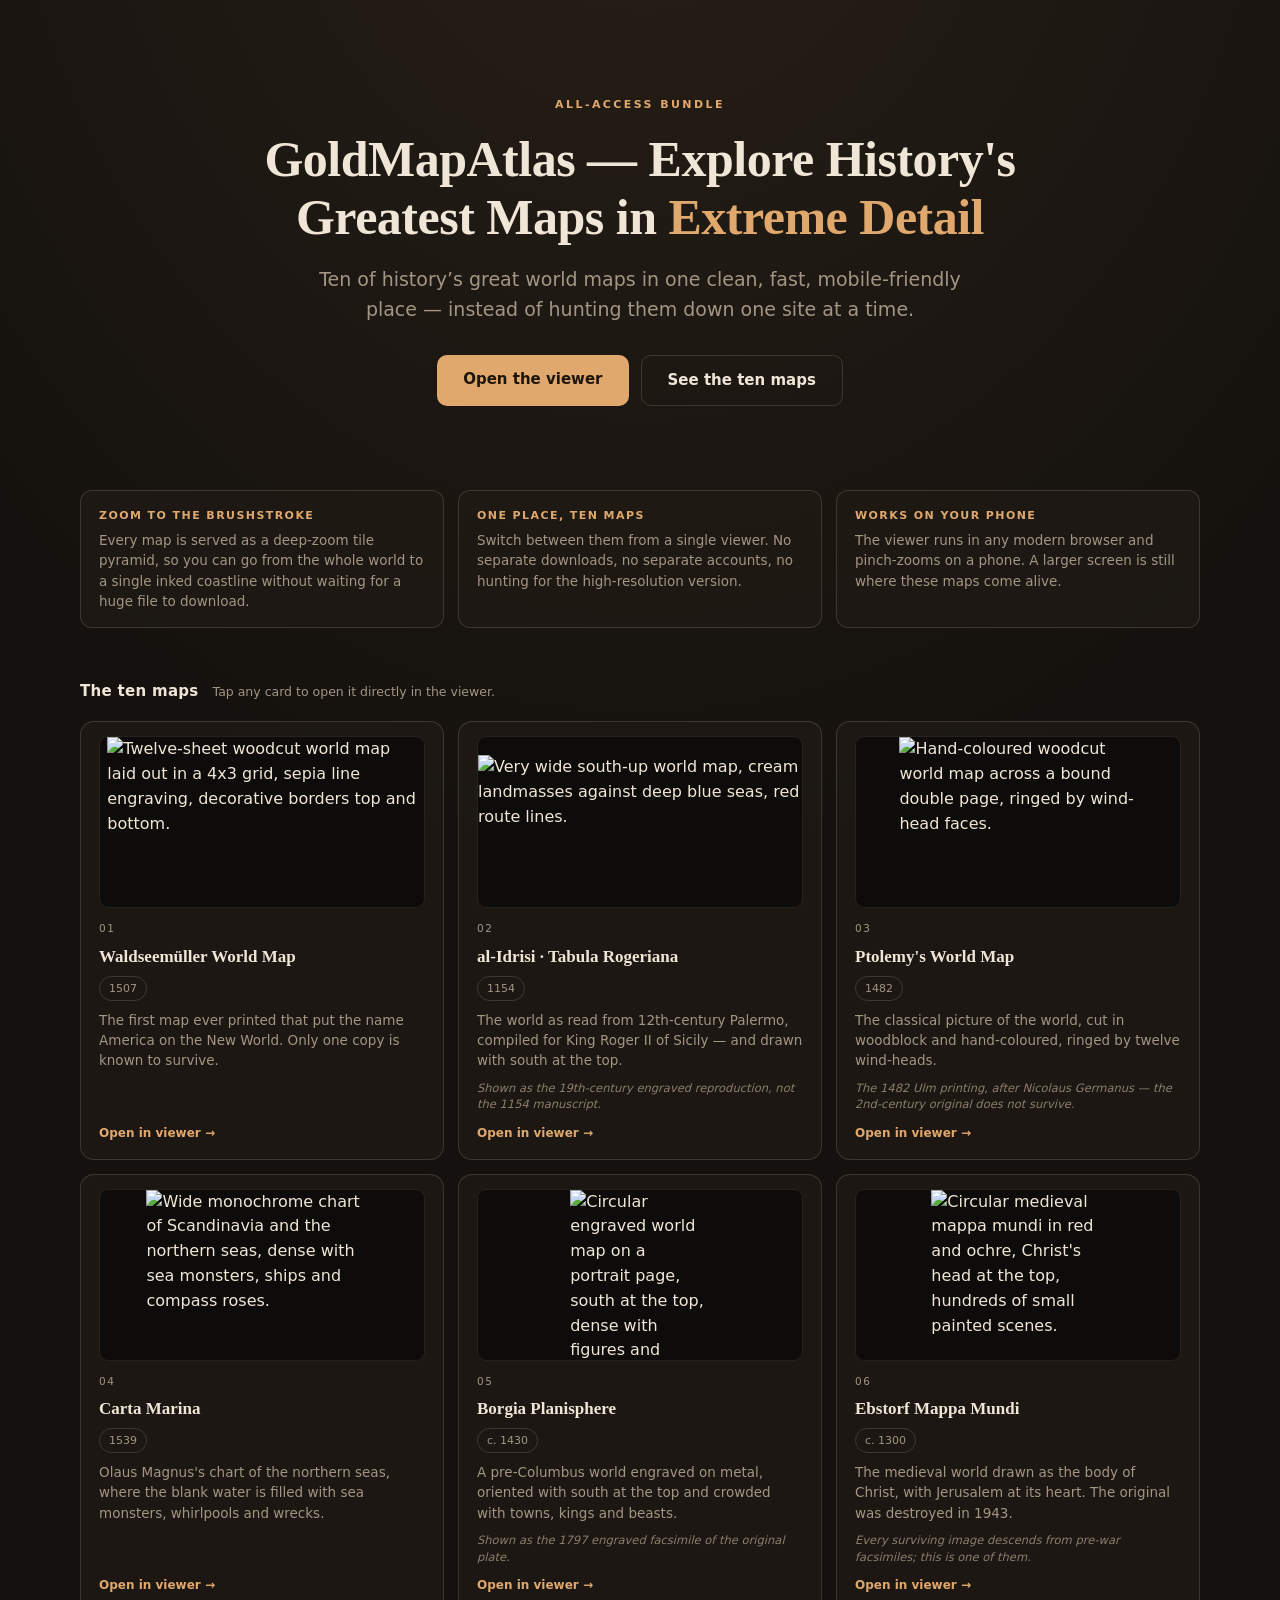
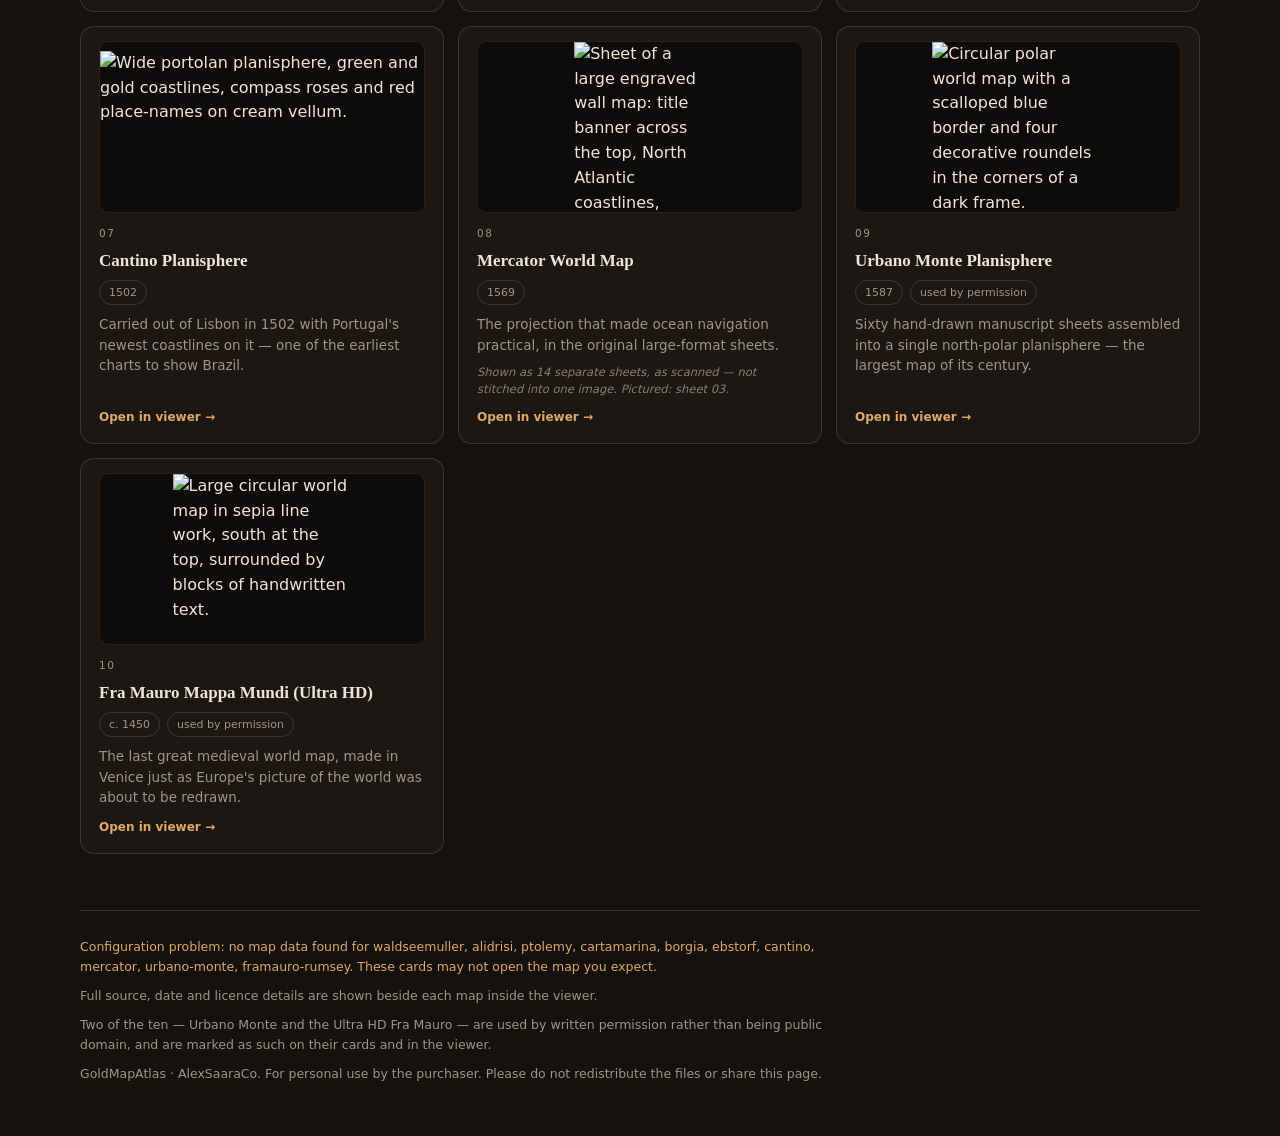
==== viewer/index.html @ 6c6f9b4f "fix: gallery links point to viewer.php (gated) not stale viewer.html" ====
<!DOCTYPE html>
<html lang="en">
<head>
<meta charset="utf-8">
<meta name="robots" content="noindex, nofollow">
<meta name="viewport" content="width=device-width, initial-scale=1, viewport-fit=cover">
<title>GoldMapAtlas — Explore History's Greatest Maps in Extreme Detail</title>

<!-- Card facts (title, era, resolution) are read from maps.js at runtime where possible,
     so the numbers on this page cannot drift away from the numbers the tiler actually
     produced. ROSTER below carries only what maps.js does not hold: the display order,
     the display name, and the one-line hook. -->
<script src="maps.js"></script>

<style>
  :root{
    --bg:#14110e; --panel:rgba(28,24,20,.86); --line:rgba(230,215,190,.16);
    --ink:#efe6d7; --muted:#a29684; --accent:#e0a86d; --card:rgba(32,27,22,.72);
  }
  *{box-sizing:border-box}
  html{-webkit-text-size-adjust:100%}
  body{margin:0;background:var(--bg);color:var(--ink);
    font:16px/1.55 ui-sans-serif,system-ui,"Segoe UI",Roboto,Helvetica,Arial,sans-serif;
    -webkit-font-smoothing:antialiased;
    background-image:radial-gradient(120% 70% at 50% -10%,rgba(224,168,109,.10),transparent 60%);
    background-repeat:no-repeat}
  .wrap{max-width:1160px;margin:0 auto;padding:0 20px}

  /* ---------- hero ---------- */
  header{padding:clamp(44px,9vw,96px) 0 clamp(28px,5vw,44px);text-align:center}
  .kicker{font-size:11px;letter-spacing:.22em;text-transform:uppercase;color:var(--accent);
    margin:0 0 18px;font-weight:600}
  h1{margin:0 0 18px;font-weight:600;letter-spacing:-.01em;line-height:1.15;
    font-size:clamp(27px,5.2vw,50px);
    font-family:Georgia,"Iowan Old Style","Times New Roman",serif}
  h1 .em{color:var(--accent)}
  .tagline{margin:0 auto;max-width:660px;color:var(--muted);
    font-size:clamp(15px,2.1vw,19px);line-height:1.6}
  .cta{margin-top:30px;display:flex;gap:12px;justify-content:center;flex-wrap:wrap}
  .enter{display:inline-block;background:var(--accent);color:#1d1509;text-decoration:none;
    font-weight:600;font-size:15px;padding:13px 26px;border-radius:10px;
    transition:transform .12s,filter .12s}
  .enter:hover{filter:brightness(1.08)}
  .enter:active{transform:scale(.97)}
  .enter.ghost{background:transparent;color:var(--ink);border:1px solid var(--line)}
  .enter.ghost:hover{border-color:rgba(230,215,190,.4);filter:none}

  /* ---------- how it works ---------- */
  .how{display:grid;grid-template-columns:repeat(3,1fr);gap:14px;
    margin:clamp(24px,4vw,40px) 0 clamp(30px,5vw,52px)}
  .how div{background:var(--card);border:1px solid var(--line);border-radius:12px;padding:16px 18px}
  .how b{display:block;color:var(--accent);font-size:11px;letter-spacing:.13em;
    text-transform:uppercase;margin-bottom:6px;font-weight:600}
  .how p{margin:0;font-size:13.5px;color:var(--muted);line-height:1.5}

  /* ---------- roster ---------- */
  .sect{display:flex;align-items:baseline;gap:14px;margin:0 0 18px}
  .sect h2{margin:0;font-size:15px;font-weight:600;letter-spacing:.02em}
  .sect span{font-size:12.5px;color:var(--muted)}
  .grid{display:grid;grid-template-columns:repeat(3,1fr);gap:14px;margin-bottom:56px}

  a.card{display:flex;flex-direction:column;gap:9px;text-decoration:none;color:inherit;
    background:var(--card);border:1px solid var(--line);border-radius:14px;
    padding:14px 18px 16px;transition:border-color .15s,transform .15s,background .15s}

  /* Fixed-height letterbox. object-fit:contain keeps each map's own aspect ratio - a
     2.42:1 al-Idrisi and a 0.77:1 Mercator sheet both sit whole inside the same box
     rather than being square-cropped, which would cut content off the wide ones. */
  /* --thumbH is applied to the box AND to the image. A flex item defaults to
     min-height:auto, so without both the box grows to the image's intrinsic height and
     the letterbox does nothing. */
  .thumb{--thumbH:172px;position:relative;height:var(--thumbH);flex:0 0 var(--thumbH);
    min-height:0;margin:0 0 3px;border-radius:9px;overflow:hidden;
    background:#0e0c0a;border:1px solid rgba(230,215,190,.10);
    display:grid;place-items:center}
  .thumb img{max-width:100%;max-height:var(--thumbH);width:auto;height:auto;
    object-fit:contain;display:block;transition:transform .35s ease}
  a.card:hover .thumb img{transform:scale(1.035)}
  a.card:hover{border-color:rgba(224,168,109,.55);background:rgba(40,33,26,.8);transform:translateY(-2px)}
  a.card:focus-visible{outline:2px solid var(--accent);outline-offset:3px}
  .card .no{font-size:10.5px;letter-spacing:.14em;color:var(--muted);
    font-variant-numeric:tabular-nums}
  .card h3{margin:0;font-size:17px;font-weight:600;line-height:1.25;
    font-family:Georgia,"Iowan Old Style","Times New Roman",serif}
  .meta{display:flex;flex-wrap:wrap;gap:7px;align-items:center}
  .chip{font-size:11px;padding:3px 9px;border-radius:999px;border:1px solid var(--line);
    color:var(--muted);font-variant-numeric:tabular-nums;white-space:nowrap}
  .chip.res{color:var(--accent);border-color:rgba(224,168,109,.35)}
  .hook{margin:0;font-size:13.5px;line-height:1.5;color:var(--muted);flex:1}
  .caveat{margin:0;font-size:11.5px;line-height:1.45;color:#8b7f6e;font-style:italic}
  .open{font-size:12px;color:var(--accent);font-weight:600;margin-top:2px}
  .open::after{content:" \2192"}

  /* ---------- footer ---------- */
  footer{border-top:1px solid var(--line);padding:26px 0 52px;color:var(--muted);font-size:12.5px}
  footer p{margin:0 0 9px;max-width:760px;line-height:1.6}
  footer p:last-child{margin-bottom:0}

  @media (max-width:900px){ .grid,.how{grid-template-columns:repeat(2,1fr)} }
  @media (max-width:600px){
    .wrap{padding:0 16px}
    /* let the title wrap where it fits rather than at the desktop break point */
    h1 br.nb{display:none}
    .grid,.how{grid-template-columns:1fr;gap:12px}
    .grid{margin-bottom:40px}
    a.card{padding:16px}
    .cta{flex-direction:column;align-items:stretch}
    .enter{text-align:center}
    .sect{flex-direction:column;gap:3px}
  }
</style>
</head>
<body>

<div class="wrap">

  <header>
    <p class="kicker">All-Access Bundle</p>
    <h1>GoldMapAtlas — Explore History's<br class="nb"> Greatest Maps in <span class="em">Extreme Detail</span></h1>
    <p class="tagline" id="tagline">Ten of history&rsquo;s great world maps in one clean, fast, mobile-friendly
      place &mdash; instead of hunting them down one site at a time.</p>
    <div class="cta">
      <a class="enter" href="viewer.php">Open the viewer</a>
      <a class="enter ghost" href="#roster">See the ten maps</a>
    </div>
  </header>

  <section class="how" aria-label="How it works">
    <div>
      <b>Zoom to the brushstroke</b>
      <p>Every map is served as a deep-zoom tile pyramid, so you can go from the whole
         world to a single inked coastline without waiting for a huge file to download.</p>
    </div>
    <div>
      <b>One place, ten maps</b>
      <p>Switch between them from a single viewer. No separate downloads, no separate
         accounts, no hunting for the high-resolution version.</p>
    </div>
    <div>
      <b>Works on your phone</b>
      <p>The viewer runs in any modern browser and pinch-zooms on a phone. A larger
         screen is still where these maps come alive.</p>
    </div>
  </section>

  <section id="roster">
    <div class="sect">
      <h2>The ten maps</h2>
      <span>Tap any card to open it directly in the viewer.</span>
    </div>
    <div class="grid" id="grid"></div>
  </section>

  <footer>
    <p id="fallback" style="display:none;color:#e0a86d">
      Map details could not be loaded. Serve this folder over http (XAMPP) rather than
      opening it as a <code>file://</code> URL.</p>
    <p>Full source, date and licence details are shown beside each map inside the viewer.</p>
    <p>Two of the ten &mdash; Urbano Monte and the Ultra HD Fra Mauro &mdash; are used by written
       permission rather than being public domain, and are marked as such on their cards and
       in the viewer.</p>
    <p>GoldMapAtlas &middot; AlexSaaraCo. For personal use by the purchaser. Please do not
       redistribute the files or share this page.</p>
  </footer>

</div>

<script>
(function () {
  "use strict";

  // An existing deep link (#m=<id>&x=&y=&z=) was written by the viewer, not by this
  // landing page. Hand it straight back to the viewer so links shared or bookmarked
  // before this page existed still land exactly where they used to.
  if (/(^|[#&])m=/.test(location.hash)) {
    location.replace("viewer.php" + location.hash);
    return;
  }

  // Display order is deliberate and is NOT maps.js order: the eight maps gathered from
  // many different holdings come first, then the two that share one source.
  var ROSTER = [
    { id: "waldseemuller", alt: "Twelve-sheet woodcut world map laid out in a 4x3 grid, sepia line engraving, decorative borders top and bottom.", name: "Waldseemüller World Map", year: "1507",
      hook: "The first map ever printed that put the name America on the New World. Only one copy is known to survive." },
    { id: "alidrisi", alt: "Very wide south-up world map, cream landmasses against deep blue seas, red route lines.", name: "al-Idrisi &middot; Tabula Rogeriana", year: "1154",
      hook: "The world as read from 12th-century Palermo, compiled for King Roger II of Sicily — and drawn with south at the top.",
      caveat: "Shown as the 19th-century engraved reproduction, not the 1154 manuscript." },
    { id: "ptolemy", alt: "Hand-coloured woodcut world map across a bound double page, ringed by wind-head faces.", name: "Ptolemy's World Map", year: "1482",
      hook: "The classical picture of the world, cut in woodblock and hand-coloured, ringed by twelve wind-heads.",
      caveat: "The 1482 Ulm printing, after Nicolaus Germanus — the 2nd-century original does not survive." },
    { id: "cartamarina", alt: "Wide monochrome chart of Scandinavia and the northern seas, dense with sea monsters, ships and compass roses.", name: "Carta Marina", year: "1539",
      hook: "Olaus Magnus's chart of the northern seas, where the blank water is filled with sea monsters, whirlpools and wrecks." },
    { id: "borgia", alt: "Circular engraved world map on a portrait page, south at the top, dense with figures and inscriptions.", name: "Borgia Planisphere", year: "c. 1430",
      hook: "A pre-Columbus world engraved on metal, oriented with south at the top and crowded with towns, kings and beasts.",
      caveat: "Shown as the 1797 engraved facsimile of the original plate." },
    { id: "ebstorf", alt: "Circular medieval mappa mundi in red and ochre, Christ's head at the top, hundreds of small painted scenes.", name: "Ebstorf Mappa Mundi", year: "c. 1300",
      hook: "The medieval world drawn as the body of Christ, with Jerusalem at its heart. The original was destroyed in 1943.",
      caveat: "Every surviving image descends from pre-war facsimiles; this is one of them." },
    { id: "cantino", alt: "Wide portolan planisphere, green and gold coastlines, compass roses and red place-names on cream vellum.", name: "Cantino Planisphere", year: "1502",
      hook: "Carried out of Lisbon in 1502 with Portugal's newest coastlines on it — one of the earliest charts to show Brazil." },
    { id: "mercator", alt: "Sheet of a large engraved wall map: title banner across the top, North Atlantic coastlines, compass rose with rhumb lines.", name: "Mercator World Map", year: "1569",
      hook: "The projection that made ocean navigation practical, in the original large-format sheets.",
      caveat: "Shown as 14 separate sheets, as scanned — not stitched into one image. Pictured: sheet 03." },
    { id: "urbano-monte", alt: "Circular polar world map with a scalloped blue border and four decorative roundels in the corners of a dark frame.", name: "Urbano Monte Planisphere", year: "1587",
      hook: "Sixty hand-drawn manuscript sheets assembled into a single north-polar planisphere — the largest map of its century.",
      licensed: true },
    { id: "framauro-rumsey", alt: "Large circular world map in sepia line work, south at the top, surrounded by blocks of handwritten text.", name: "Fra Mauro Mappa Mundi (Ultra HD)", year: "c. 1450",
      hook: "The last great medieval world map, made in Venice just as Europe's picture of the world was about to be redrawn.",
      licensed: true }
  ];

  // intrinsic sizes of the static thumbnails, from thumbs/_thumbs.json
  var THUMBS = {
    "waldseemuller": {
      "w": 520,
      "h": 289
    },
    "alidrisi": {
      "w": 520,
      "h": 215
    },
    "ptolemy": {
      "w": 520,
      "h": 377
    },
    "cartamarina": {
      "w": 520,
      "h": 387
    },
    "borgia": {
      "w": 422,
      "h": 520
    },
    "ebstorf": {
      "w": 520,
      "h": 516
    },
    "cantino": {
      "w": 520,
      "h": 244
    },
    "mercator": {
      "w": 398,
      "h": 520
    },
    "urbano-monte": {
      "w": 519,
      "h": 520
    },
    "framauro-rumsey": {
      "w": 520,
      "h": 500
    }
  };

  var DATA = {};
  (window.MAP_DATA || []).forEach(function (m) { DATA[m.id] = m; });

  function res(m) {
    if (!m || typeof m.mp !== "number") return null;
    return m.mp >= 1000 ? (m.mp / 1000).toFixed(2) + " gigapixels"
                        : Math.round(m.mp) + " megapixels";
  }

  var grid = document.getElementById("grid");
  var missing = [];

  ROSTER.forEach(function (r, i) {
    var m = DATA[r.id];
    if (!m) missing.push(r.id);

    var a = document.createElement("a");
    a.className = "card";
    a.href = "viewer.php#m=" + encodeURIComponent(r.id);

    // Static file built once by gen_thumbs.py from this map's own tile pyramid.
    // Nothing is generated per page load; width/height are stamped so the grid does
    // not reflow as the images arrive.
    var t = THUMBS[r.id] || {};
    var html = '<span class="thumb"><img src="thumbs/' + r.id + '.jpg" alt="' +
                 r.alt + '" loading="lazy" decoding="async"' +
                 (t.w ? ' width="' + t.w + '" height="' + t.h + '"' : "") + "></span>" +
               '<span class="no">' + (i < 9 ? "0" : "") + (i + 1) + "</span>" +
               "<h3>" + r.name + "</h3>" +
               '<div class="meta"><span class="chip">' + r.year + "</span>";

    var rr = res(m);
    if (rr) html += '<span class="chip res">' + rr + "</span>";
    if (m && m.sheets && m.sheets.length) {
      html += '<span class="chip">' + m.sheets.length + " sheets</span>";
    }
    if (r.licensed) html += '<span class="chip">used by permission</span>';
    html += "</div>";

    html += '<p class="hook">' + r.hook + "</p>";
    if (r.caveat) html += '<p class="caveat">' + r.caveat + "</p>";
    html += '<span class="open">Open in viewer</span>';

    a.innerHTML = html;
    a.setAttribute("aria-label", "Open " + a.textContent.replace(/\s+/g, " ").trim() +
                                 " in the viewer");
    grid.appendChild(a);
  });

  if (missing.length) {
    // A roster id with no matching record in maps.js would produce a card that opens the
    // viewer on its default map instead of the one the buyer clicked. Say so loudly.
    var f = document.getElementById("fallback");
    f.textContent = "Configuration problem: no map data found for " + missing.join(", ") +
                    ". These cards may not open the map you expect.";
    f.style.display = "block";
  } else if (!(window.MAP_DATA || []).length) {
    document.getElementById("fallback").style.display = "block";
  }
})();
</script>
</body>
</html>
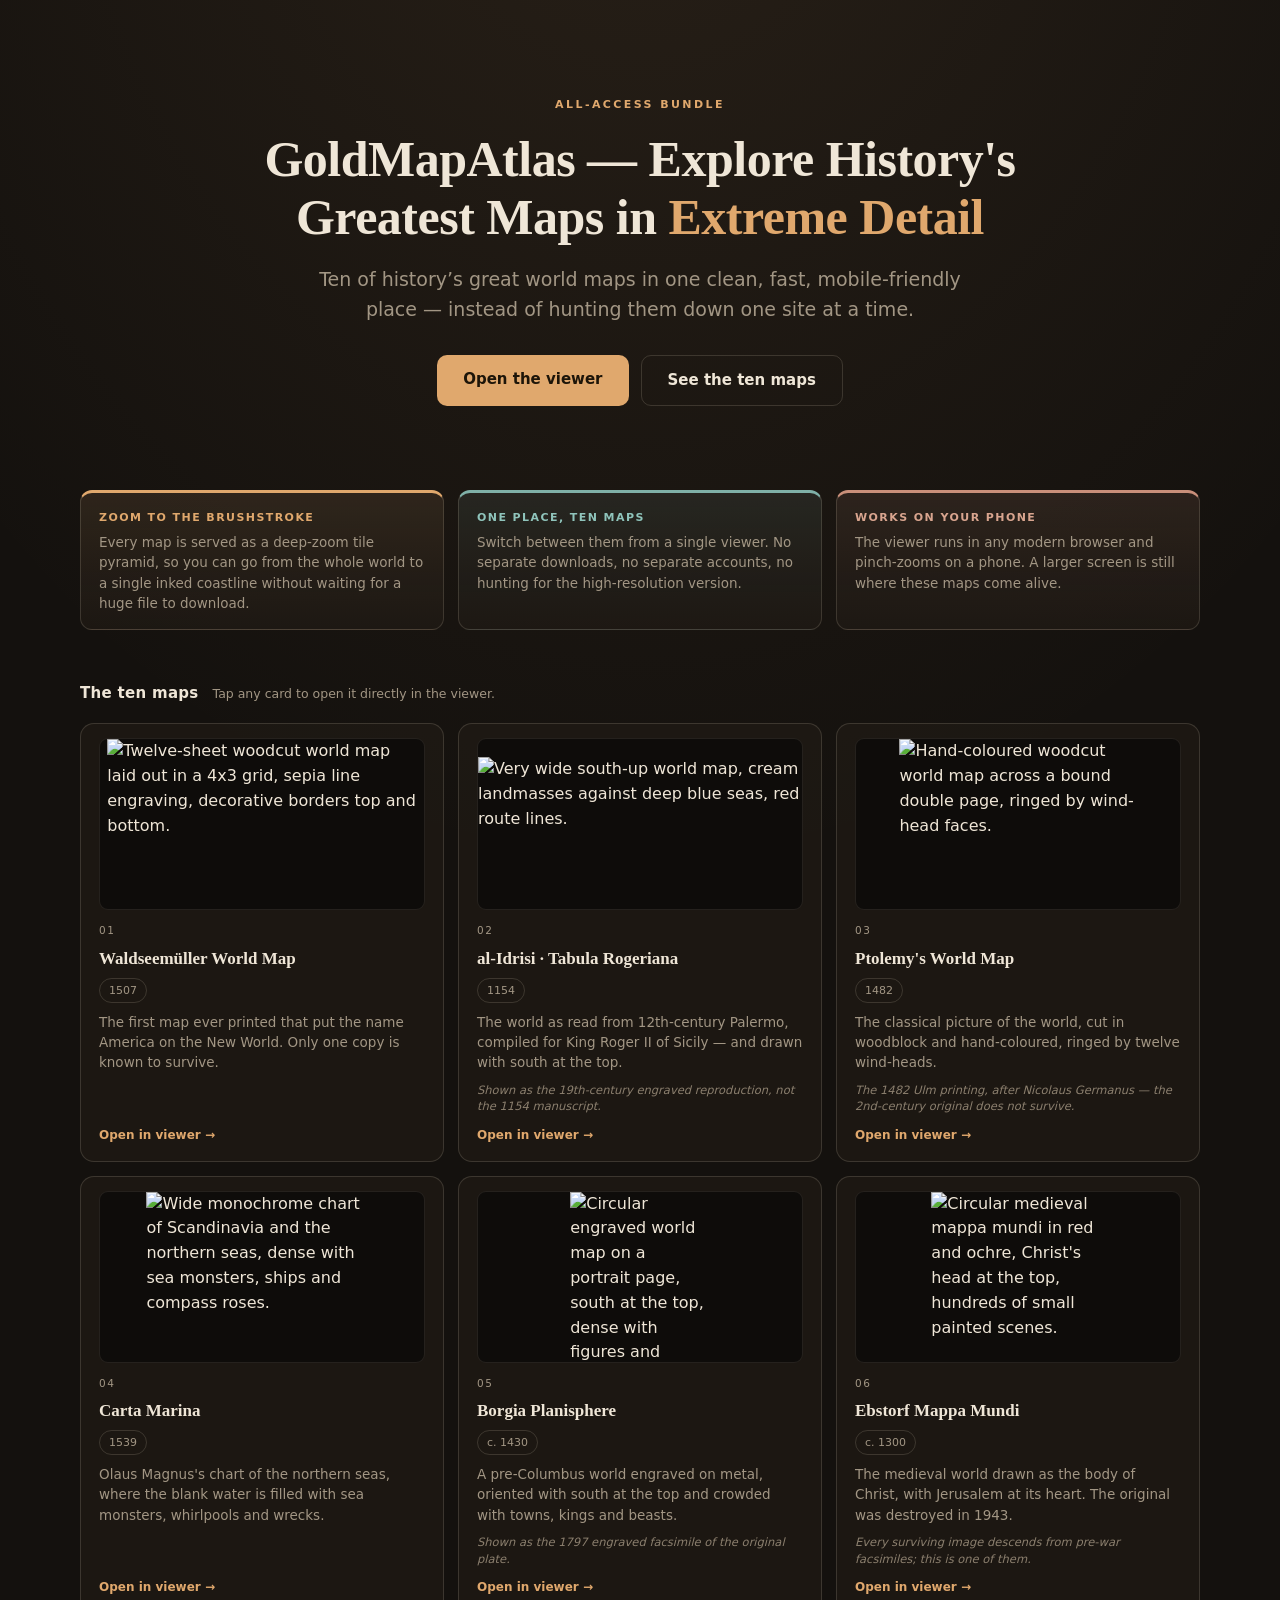
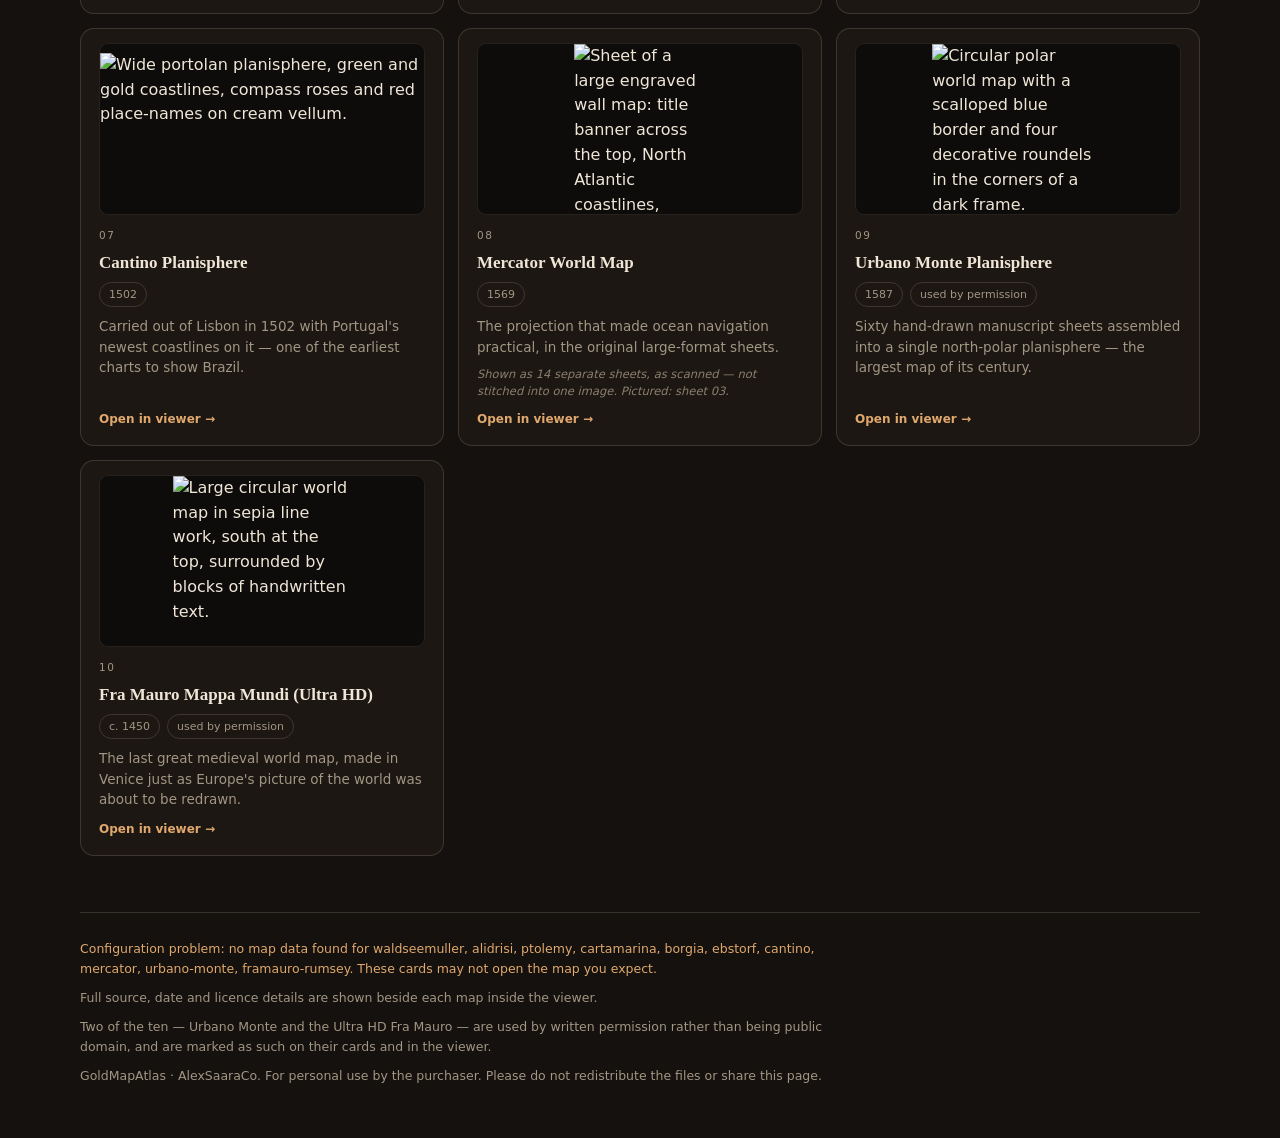
==== commit b6527416: "Add mild map-themed accent colors to the how-it-works notes" ====
--- a/viewer/index.html
+++ b/viewer/index.html
@@ -48,10 +48,19 @@
   /* ---------- how it works ---------- */
   .how{display:grid;grid-template-columns:repeat(3,1fr);gap:14px;
     margin:clamp(24px,4vw,40px) 0 clamp(30px,5vw,52px)}
-  .how div{background:var(--card);border:1px solid var(--line);border-radius:12px;padding:16px 18px}
-  .how b{display:block;color:var(--accent);font-size:11px;letter-spacing:.13em;
+  .how div{background:var(--card);border:1px solid var(--line);border-top:3px solid transparent;
+    border-radius:12px;padding:16px 18px}
+  .how b{display:block;font-size:11px;letter-spacing:.13em;
     text-transform:uppercase;margin-bottom:6px;font-weight:600}
   .how p{margin:0;font-size:13.5px;color:var(--muted);line-height:1.5}
+  /* three mild, map-themed accents (gold / sea-teal / terracotta) so the three notes
+     read as distinct at a glance instead of one flat grey block */
+  .how div:nth-child(1){border-top-color:#e0a86d;background:linear-gradient(180deg,rgba(224,168,109,.09),rgba(224,168,109,.03) 60%,transparent),var(--card)}
+  .how div:nth-child(1) b{color:#e0a86d}
+  .how div:nth-child(2){border-top-color:#7fb0a8;background:linear-gradient(180deg,rgba(127,176,168,.09),rgba(127,176,168,.03) 60%,transparent),var(--card)}
+  .how div:nth-child(2) b{color:#8fc4bb}
+  .how div:nth-child(3){border-top-color:#c98f7a;background:linear-gradient(180deg,rgba(201,143,122,.09),rgba(201,143,122,.03) 60%,transparent),var(--card)}
+  .how div:nth-child(3) b{color:#d9a58f}
 
   /* ---------- roster ---------- */
   .sect{display:flex;align-items:baseline;gap:14px;margin:0 0 18px}
@@ -90,6 +99,14 @@
   .caveat{margin:0;font-size:11.5px;line-height:1.45;color:#8b7f6e;font-style:italic}
   .open{font-size:12px;color:var(--accent);font-weight:600;margin-top:2px}
   .open::after{content:" \2192"}
+  a.card.owned{border-color:var(--accent);box-shadow:0 0 0 1px rgba(224,168,109,.45),0 8px 30px rgba(0,0,0,.45)}
+  a.card.owned .no{color:var(--accent)}
+  a.card.owned .open{color:#9ecf9a}
+  a.card.owned .open::after{content:" \2713"}
+  a.card.locked{filter:grayscale(.8) brightness(.6);opacity:.68}
+  a.card.locked:hover{filter:grayscale(.55) brightness(.75);opacity:.85;transform:none}
+  a.card.locked .open{color:var(--muted)}
+  a.card.locked .open::after{content:""}
 
   /* ---------- footer ---------- */
   footer{border-top:1px solid var(--line);padding:26px 0 52px;color:var(--muted);font-size:12.5px}
@@ -272,6 +289,7 @@
     var a = document.createElement("a");
     a.className = "card";
     a.href = "viewer.php#m=" + encodeURIComponent(r.id);
+    a.dataset.id = r.id;
 
     // Static file built once by gen_thumbs.py from this map's own tile pyramid.
     // Nothing is generated per page load; width/height are stamped so the grid does
@@ -312,6 +330,73 @@
   } else if (!(window.MAP_DATA || []).length) {
     document.getElementById("fallback").style.display = "block";
   }
+
+  // Show buyers which maps are already theirs. Cosmetic only - the actual access
+  // check still happens server-side in _gate/lib.php when a card is opened, so a
+  // tampered class here can't unlock anything.
+  var ROSTER_KOD = {
+    "waldseemuller": "waldseemuller-viewer",
+    "alidrisi": "al-idrisi-viewer",
+    "ptolemy": "ptolemy-viewer",
+    "cartamarina": "carta-marina-viewer",
+    "borgia": "borgia-viewer",
+    "ebstorf": "ebstorf-viewer",
+    "cantino": "cantino-viewer",
+    "mercator": "mercator-viewer",
+    "urbano-monte": "urbano-monte-viewer",
+    "framauro-rumsey": "fra-mauro-viewer"
+  };
+
+  // Maps a ROSTER id to its folder slug under /individual-viewers/. Needed because a
+  // buyer who owns only ONE map (not the all-access bundle) should be sent straight to
+  // that map's own single-map viewer, not to the bundle viewer.php (which requires
+  // all-access and would incorrectly show the "wrong product" screen even though this
+  // buyer legitimately owns the map).
+  var ROSTER_ID_TO_SLUG = {
+    "waldseemuller": "waldseemuller",
+    "alidrisi": "al-idrisi",
+    "ptolemy": "ptolemy",
+    "cartamarina": "carta-marina",
+    "borgia": "borgia",
+    "ebstorf": "ebstorf",
+    "cantino": "cantino",
+    "mercator": "mercator",
+    "urbano-monte": "urbano-monte",
+    "framauro-rumsey": "fra-mauro"
+  };
+
+  fetch("../_gate/whoami.php", { credentials: "same-origin" })
+    .then(function (r) { return r.ok ? r.json() : null; })
+    .then(function (who) {
+      // Nobody logged in yet on this browser - leave every card in its neutral state
+      // rather than showing everything as "locked", which would just look broken.
+      if (!who || !who.loggedIn) return;
+      var owned = who.owned || [];
+      var hasAll = owned.indexOf("all-access") !== -1;
+      ROSTER.forEach(function (r) {
+        var card = grid.querySelector('a.card[data-id="' + r.id + '"]');
+        if (!card) return;
+        var kod = ROSTER_KOD[r.id];
+        var ownsIndividual = kod && owned.indexOf(kod) !== -1;
+        var isOwned = hasAll || ownsIndividual;
+        if (isOwned) {
+          card.classList.add("owned");
+          // Only bundle (all-access) owners should land in the multi-map viewer.php.
+          // A buyer who owns just this one map goes straight to its single-map viewer,
+          // which also accepts the individual kod, so the "owned" card actually opens.
+          if (!hasAll && ownsIndividual) {
+            var slug = ROSTER_ID_TO_SLUG[r.id];
+            if (slug) card.href = "../individual-viewers/" + slug + "/";
+          }
+        } else {
+          card.classList.add("locked");
+          var openSpan = card.querySelector(".open");
+          if (openSpan) openSpan.textContent = "Not purchased";
+        }
+      });
+    })
+    .catch(function () { /* offline or blocked - cards just stay neutral */ });
+
 })();
 </script>
 </body>
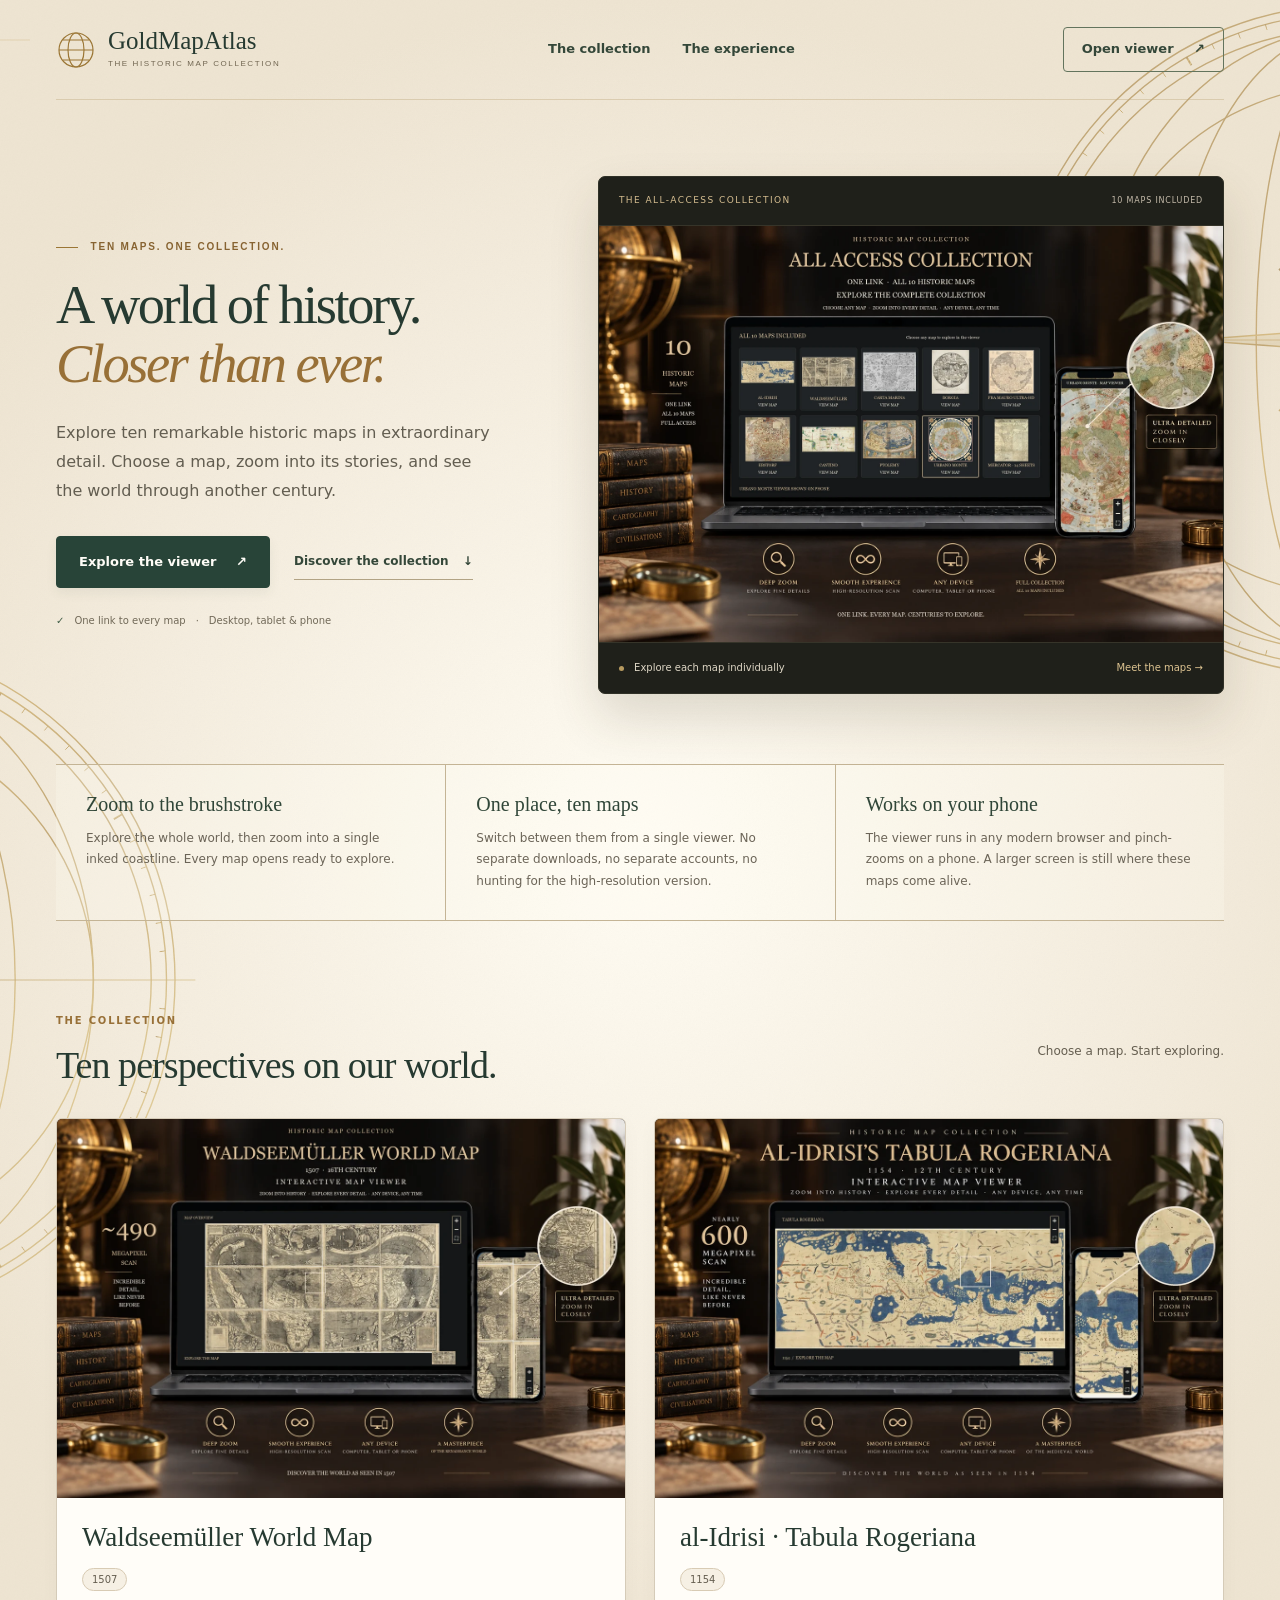
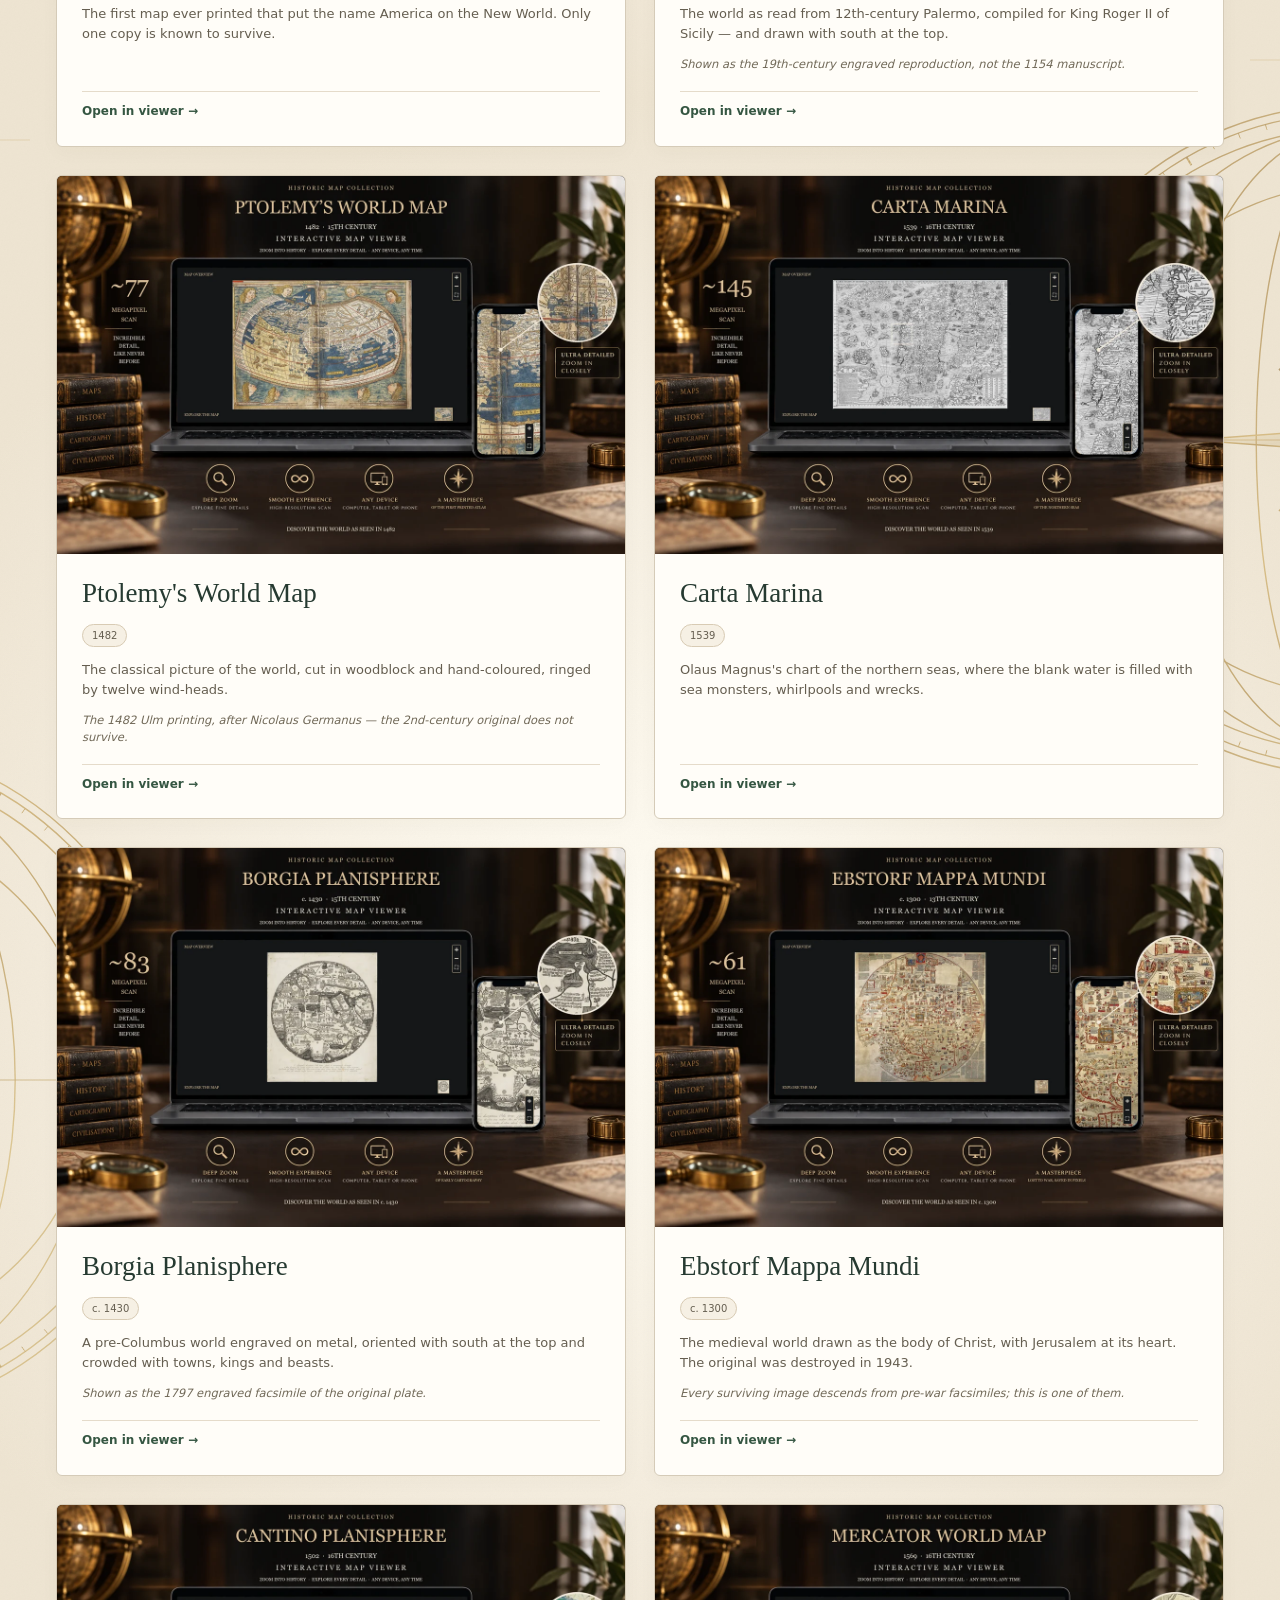
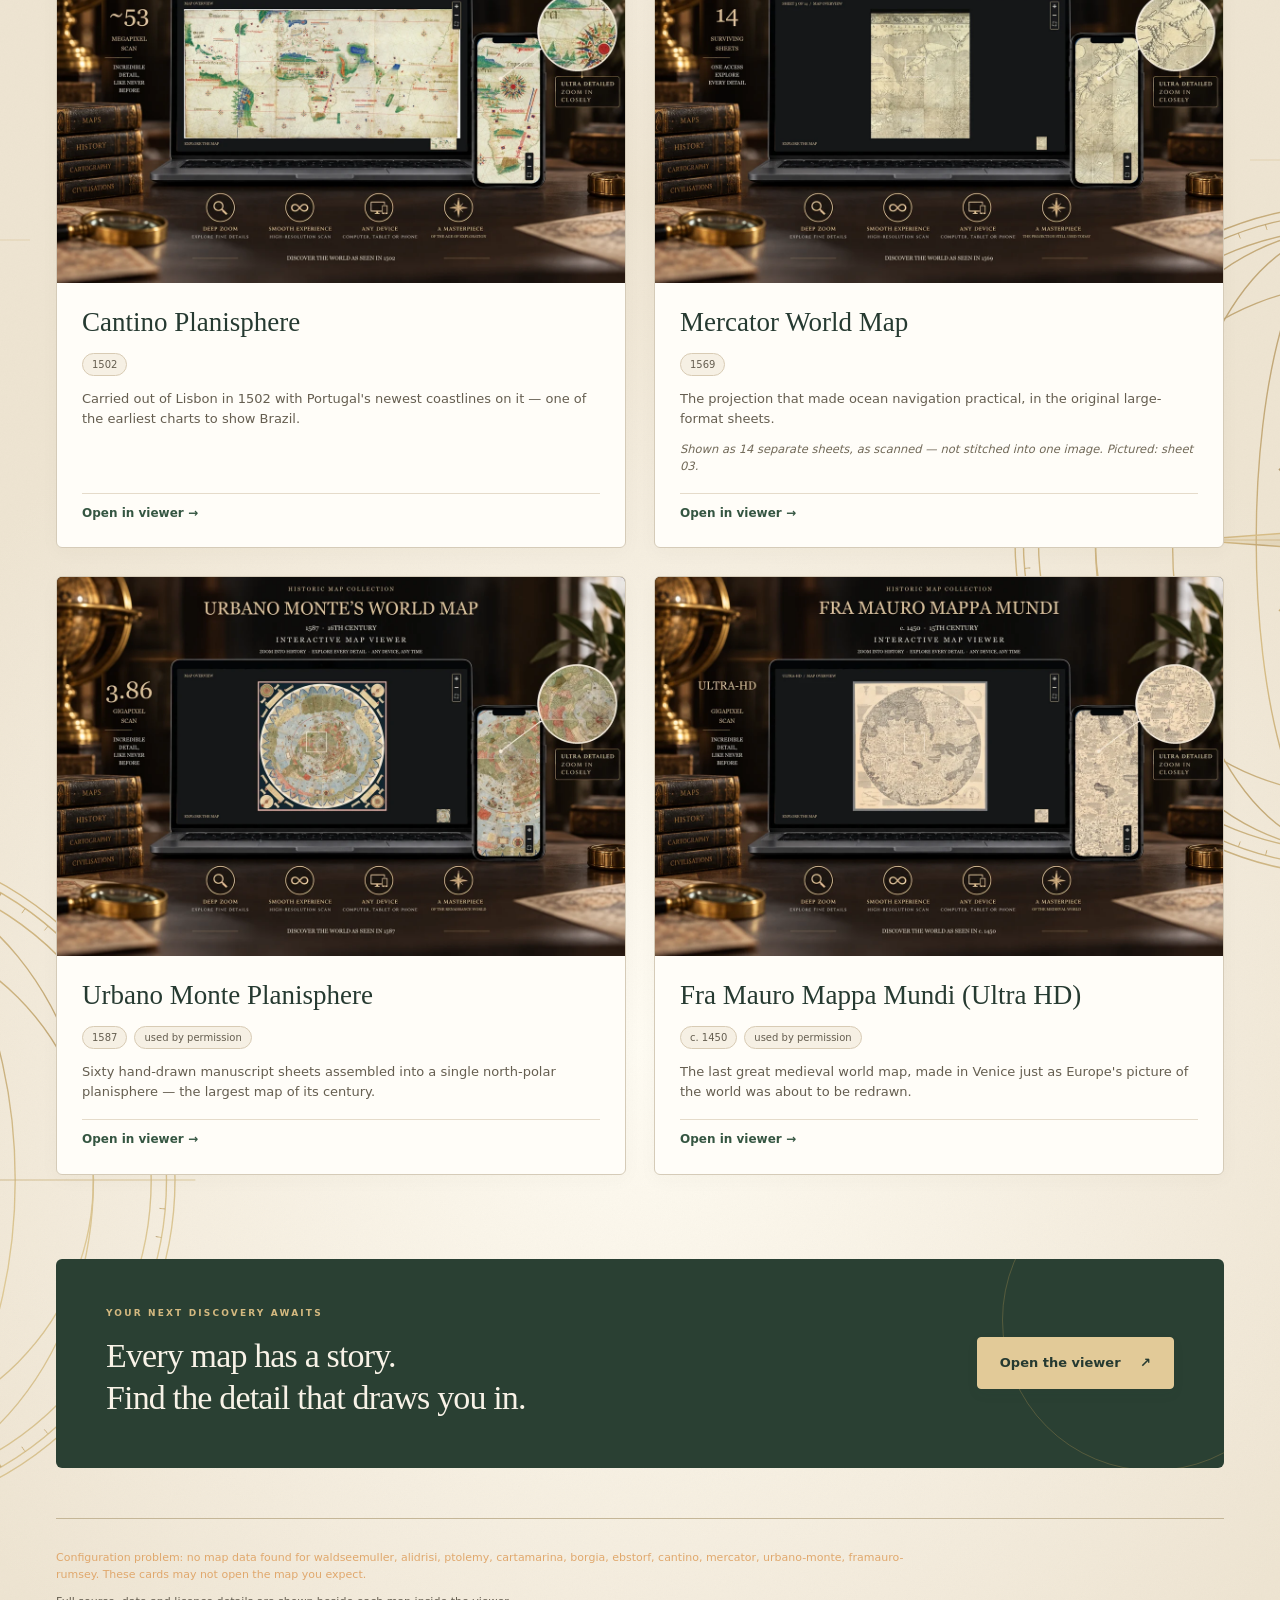
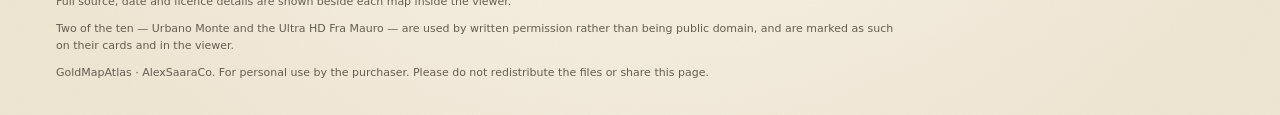
==== commit 69b49794: "New parchment-theme design for gallery page; honest sheet-count chip for Mercator instead of mislead" ====
--- a/viewer/index.html
+++ b/viewer/index.html
@@ -126,27 +126,18 @@
     .sect{flex-direction:column;gap:3px}
   }
 </style>
+<link rel="stylesheet" href="parchment-theme.css">
 </head>
 <body>
 
 <div class="wrap">
 
-  <header>
-    <p class="kicker">All-Access Bundle</p>
-    <h1>GoldMapAtlas — Explore History's<br class="nb"> Greatest Maps in <span class="em">Extreme Detail</span></h1>
-    <p class="tagline" id="tagline">Ten of history&rsquo;s great world maps in one clean, fast, mobile-friendly
-      place &mdash; instead of hunting them down one site at a time.</p>
-    <div class="cta">
-      <a class="enter" href="viewer.php">Open the viewer</a>
-      <a class="enter ghost" href="#roster">See the ten maps</a>
-    </div>
-  </header>
-
-  <section class="how" aria-label="How it works">
+  <nav class="site-nav" aria-label="Main navigation"><a class="brand" href="#top" aria-label="GoldMapAtlas home"><svg viewBox="0 0 40 40" aria-hidden="true"><circle cx="20" cy="20" r="17"/><ellipse cx="20" cy="20" rx="8" ry="17"/><path d="M3 20h34M7 10h26M7 30h26"/></svg><span>GoldMapAtlas<small>THE HISTORIC MAP COLLECTION</small></span></a><div class="nav-links"><a href="#roster">The collection</a><a href="#how">The experience</a></div><a class="nav-enter" href="viewer.php">Open viewer <span aria-hidden="true">↗</span></a></nav><header class="product-hero" id="top"><div class="hero-copy"><p class="kicker"><span></span> TEN MAPS. ONE COLLECTION.</p><h1>A world of history.<br><em>Closer than ever.</em></h1><p class="tagline" id="tagline">Explore ten remarkable historic maps in extraordinary detail. Choose a map, zoom into its stories, and see the world through another century.</p><div class="cta"><a class="enter" href="viewer.php">Explore the viewer <span aria-hidden="true">↗</span></a><a class="text-link" href="#roster">Discover the collection <span aria-hidden="true">↓</span></a></div><p class="hero-note"><span aria-hidden="true">✓</span> One link to every map <span aria-hidden="true">·</span> Desktop, tablet & phone</p></div><div class="hero-visual"><div class="visual-heading"><span>THE ALL-ACCESS COLLECTION</span><span>10 MAPS INCLUDED</span></div><img src="assets/all-access.webp" alt="GoldMapAtlas all-access collection showing all ten maps and Urbano Monte detail" width="1500" height="1000"><div class="visual-footer"><span><i></i> Explore each map individually</span><a href="#roster">Meet the maps <span aria-hidden="true">→</span></a></div></div></header>
+
+  <section id="how" class="how" aria-label="How it works">
     <div>
       <b>Zoom to the brushstroke</b>
-      <p>Every map is served as a deep-zoom tile pyramid, so you can go from the whole
-         world to a single inked coastline without waiting for a huge file to download.</p>
+      <p>Explore the whole world, then zoom into a single inked coastline. Every map opens ready to explore.</p>
     </div>
     <div>
       <b>One place, ten maps</b>
@@ -162,13 +153,13 @@
 
   <section id="roster">
     <div class="sect">
-      <h2>The ten maps</h2>
-      <span>Tap any card to open it directly in the viewer.</span>
+      <div><p class="section-kicker">THE COLLECTION</p><h2>Ten perspectives on our world.</h2></div>
+      <span>Choose a map. Start exploring.</span>
     </div>
     <div class="grid" id="grid"></div>
   </section>
 
-  <footer>
+  <section class="closing-cta" aria-label="Open the map collection"><div><p class="kicker">YOUR NEXT DISCOVERY AWAITS</p><h2>Every map has a story.<br>Find the detail that draws you in.</h2></div><a class="enter" href="viewer.php">Open the viewer <span aria-hidden="true">↗</span></a></section><footer>
     <p id="fallback" style="display:none;color:#e0a86d">
       Map details could not be loaded. Serve this folder over http (XAMPP) rather than
       opening it as a <code>file://</code> URL.</p>
@@ -295,7 +286,7 @@
     // Nothing is generated per page load; width/height are stamped so the grid does
     // not reflow as the images arrive.
     var t = THUMBS[r.id] || {};
-    var html = '<span class="thumb"><img src="thumbs/' + r.id + '.jpg" alt="' +
+    var html = '<span class="thumb"><img src="assets/' + r.id + '.webp" alt="' +
                  r.alt + '" loading="lazy" decoding="async"' +
                  (t.w ? ' width="' + t.w + '" height="' + t.h + '"' : "") + "></span>" +
                '<span class="no">' + (i < 9 ? "0" : "") + (i + 1) + "</span>" +
@@ -303,9 +294,14 @@
                '<div class="meta"><span class="chip">' + r.year + "</span>";
 
     var rr = res(m);
-    if (rr) html += '<span class="chip res">' + rr + "</span>";
-    if (m && m.sheets && m.sheets.length) {
-      html += '<span class="chip">' + m.sheets.length + " sheets</span>";
+    var hasSheets = !!(m && m.sheets && m.sheets.length);
+    // Mercator's m.mp is a SUM across all 14 sheet scans, not any single
+    // deliverable's resolution -- showing it as "532 megapixels" reads as
+    // one continuous scan, which it is not. Show the honest sheet count
+    // as the highlighted stat instead; per-sheet detail lives in the caveat.
+    if (rr && !hasSheets) html += '<span class="chip res">' + rr + "</span>";
+    if (hasSheets) {
+      html += '<span class="chip res">' + m.sheets.length + " surviving sheets</span>";
     }
     if (r.licensed) html += '<span class="chip">used by permission</span>';
     html += "</div>";
--- a/viewer/parchment-theme.css
+++ b/viewer/parchment-theme.css
@@ -0,0 +1,30 @@
+/* GoldMapAtlas light parchment theme. Load after the existing page styles. */
+:root{--bg:#f4eddf;--panel:#fffdf7;--line:#d8cbb4;--ink:#263a31;--muted:#655e50;--accent:#876331;--card:#fffdf8}
+body{background:#f4eddf url("assets/parchment-background.svg") center top/1600px 1700px repeat-y;color:var(--ink)}
+.wrap{max-width:1280px;padding:0 32px;position:relative}
+header{padding:70px 0 34px}header h1{max-width:1000px;margin:0 auto 22px;font-size:clamp(32px,4.1vw,56px);font-weight:500;letter-spacing:-.035em;line-height:1.13}
+h1 .em{color:#876331;font-style:italic}.kicker{color:#876331;font-weight:700;letter-spacing:.24em}.tagline{color:#655e50;max-width:700px}
+.enter{background:#284438;color:#fffdf7;border:1px solid #284438;border-radius:4px;padding:14px 28px;box-shadow:0 5px 12px #263a3110}.enter:hover{background:#355b49;filter:none}.enter.ghost{color:#284438;border-color:#a29479;background:#fffdf780}.enter.ghost:hover{background:#fffdf7;border-color:#284438}
+.collection-preview{max-width:850px;margin:42px auto 4px;padding:10px;background:#fffcf5;border:1px solid #d5c5a8;box-shadow:0 24px 60px #5b493125;transform:rotate(-.5deg)}.collection-preview img{width:100%;height:auto;display:block}.collection-preview figcaption{padding:12px 8px 4px;font-size:11px;letter-spacing:.14em;text-transform:uppercase;color:#655e50}
+.how{gap:20px;margin:36px 0 60px}.how div:nth-child(n){background:#fffdf7bd;border:1px solid #d8cbb4;border-top:2px solid #a3854f;border-radius:5px;padding:23px}.how div:nth-child(n) b{color:#395245}.how p{color:#655e50}
+.sect{justify-content:space-between;align-items:center;border-top:1px solid #c5b697;padding-top:28px;margin-bottom:24px}.sect h2{font:32px Georgia,serif;color:#263a31}.sect span{color:#655e50}
+.grid{grid-template-columns:repeat(2,minmax(0,1fr));gap:26px}a.card{padding:12px 12px 22px;background:#fffdf8;border:1px solid #d8cbb4;border-radius:6px;gap:12px;box-shadow:0 8px 24px #493b2410}a.card:hover{background:#fffefb;border-color:#ad8b4f;box-shadow:0 16px 36px #493b241a;transform:translateY(-3px)}
+.thumb{--thumbH:auto;height:auto;flex:0 0 auto;aspect-ratio:3/2;background:#211b14;border-radius:2px;border:0;margin:0 0 7px}.thumb img{width:100%;height:100%;max-height:none;object-fit:contain}a.card:hover .thumb img{transform:none}
+.card h3,.card .meta,.card .hook,.card .caveat,.card .open,.card .no{margin-left:12px;margin-right:12px}.card h3{font-size:25px;font-weight:500}.card .no{display:none}.chip{background:#f6f0e4;color:#655e50;border-color:#d8cbb4}.chip.res{color:#765423;border-color:#c6ae84}.open{color:#355642}.caveat{color:#716958}
+a.card.owned{border-color:#aa874c;box-shadow:0 0 0 1px #aa874c25,0 10px 24px #493b2410}a.card.owned .open{color:#355642}a.card.locked{filter:grayscale(.45);opacity:.63}a.card.locked:hover{filter:grayscale(.2);opacity:.85}
+footer{color:#655e50;border-color:#c5b697;padding-top:30px}a:focus-visible{outline:3px solid #355b49;outline-offset:5px}
+@media(max-width:900px){.wrap{padding:0 24px}.how{grid-template-columns:1fr}.collection-preview{max-width:760px}.card h3{font-size:22px}}
+@media(max-width:600px){body{background-size:850px 903px}.wrap{padding:0 18px}header{padding-top:44px}header h1{font-size:35px}.grid{grid-template-columns:1fr}.sect{align-items:flex-start;gap:10px}.collection-preview{margin-top:30px;padding:5px;transform:none}.collection-preview figcaption{font-size:9px}.cta{gap:10px}.how{margin-bottom:36px}.tagline{font-size:16px}.card h3{font-size:25px}}
+@media(prefers-reduced-motion:reduce){*{transition:none!important;scroll-behavior:auto!important}}
+
+/* Product-website composition */
+html{scroll-behavior:smooth;scroll-padding-top:30px}.wrap{max-width:1440px;padding:0 56px}
+.site-nav{height:100px;display:flex;align-items:center;justify-content:space-between;gap:24px;border-bottom:1px solid #bca57966}.brand{display:flex;align-items:center;gap:12px;color:#263a31;text-decoration:none;font:25px Georgia,serif;white-space:nowrap}.brand svg{width:40px;height:40px;fill:none;stroke:#9b7635;stroke-width:1.2}.brand small{display:block;font:8px/2.2 'Segoe UI',sans-serif;letter-spacing:.2em;color:#716651}.nav-links{display:flex;gap:32px}.nav-links a,.nav-enter{font-size:13px;font-weight:600;text-decoration:none;color:#344739}.nav-links a:hover{color:#8c642d}.nav-enter{border:1px solid #63745d;padding:11px 18px;border-radius:4px}.nav-enter span{margin-left:16px}
+header.product-hero{display:grid;grid-template-columns:.88fr 1.12fr;align-items:center;gap:50px;text-align:left;padding:76px 0 70px;min-height:620px}.hero-copy .kicker{font:600 10px 'Segoe UI',sans-serif;letter-spacing:.18em;margin:0 0 24px}.kicker span{display:inline-block;width:22px;height:1px;background:#9b7635;vertical-align:middle;margin-right:8px}header.product-hero h1{font-size:clamp(40px,4.25vw,62px);font-weight:500;line-height:1.08;letter-spacing:-.045em;margin:0 0 26px;max-width:570px}header.product-hero h1 em{color:#987037;font-weight:400}.hero-copy .tagline{font-size:16px;line-height:1.8;max-width:440px;margin:0;color:#625d50}.hero-copy .cta{justify-content:flex-start;align-items:center;gap:24px;margin-top:30px}.enter{font-size:13px;padding:15px 22px}.enter span{margin-left:15px}.text-link{font-size:12px;font-weight:600;color:#344739;text-decoration:none;border-bottom:1px solid #b2a384;padding:8px 0}.text-link span{margin-left:10px}.hero-note{display:flex;flex-wrap:wrap;gap:10px;font-size:10px;color:#716958;margin:25px 0 0}.hero-note span:first-child{color:#405d46}
+.hero-visual{margin:0;min-width:0;border-radius:7px;overflow:hidden;background:#1f201a;box-shadow:0 24px 50px #4b3c242a;transform:none;border:1px solid #2f3026}.hero-visual img{display:block;width:100%;height:auto}.visual-heading,.visual-footer{display:flex;justify-content:space-between;align-items:center;gap:12px;padding:17px 20px}.visual-heading{color:#d5bd90;font-size:9px;letter-spacing:.16em;border-bottom:1px solid #d5bd9020}.visual-heading span:last-child{font-size:8px;letter-spacing:.1em;color:#c4baaa}.visual-footer{font-size:10px;color:#ded6c5;border-top:1px solid #d5bd9020}.visual-footer a{color:#ddc391;text-decoration:none}.visual-footer i{display:inline-block;width:5px;height:5px;border-radius:50%;background:#b79a5f;margin-right:7px}
+.how{gap:0;margin:0 0 92px;border-top:1px solid #c4b495;border-bottom:1px solid #c4b495;grid-template-columns:repeat(3,1fr)}.how div:nth-child(n){background:#fffdf536;border:0;border-radius:0;padding:28px 30px}.how div:nth-child(n+2){border-left:1px solid #c4b495}.how div:nth-child(n) b{font:500 20px Georgia,serif;text-transform:none;letter-spacing:0;color:#304638;margin-bottom:12px}.how p{font-size:12px;line-height:1.8;color:#6b6457}
+#roster{padding-bottom:24px}.sect{border:0;padding-top:0;margin-bottom:30px}.section-kicker{font-size:10px;letter-spacing:.18em;font-weight:600;color:#987037;margin:0 0 14px}.sect h2{font:38px/1.2 Georgia,serif;letter-spacing:-.025em}.sect>span{font-size:12px}.grid{gap:28px}a.card{border:1px solid #d5cbb8;box-shadow:0 5px 20px #483a2008;padding:0 0 25px;overflow:hidden;border-radius:6px;gap:13px}.thumb{border-radius:0;margin:0 0 10px}.card h3,.card .meta,.card .hook,.card .caveat,.card .open{margin-left:25px;margin-right:25px}.card h3{font-size:27px}.card .hook{font-size:13px}.card .open{padding-top:10px;border-top:1px solid #e5dbca;margin-top:5px}.chip{font-size:10px}
+.closing-cta{display:flex;justify-content:space-between;align-items:center;gap:35px;background:#2a4033;padding:48px 50px;border-radius:6px;margin:4px 0 50px;position:relative;overflow:hidden}.closing-cta:after{content:'';position:absolute;width:300px;height:300px;border:1px solid #b7955350;border-radius:50%;right:-80px;top:-90px;pointer-events:none}.closing-cta .kicker{color:#d4b980;font-size:9px;margin-bottom:14px}.closing-cta h2{font:34px/1.25 Georgia,serif;color:#f8f2e7;margin:0;letter-spacing:-.025em}.closing-cta .enter{background:#e2ca98;color:#263a31;border-color:#e2ca98;white-space:nowrap;position:relative;z-index:1}footer{font-size:11px;max-width:none;padding-bottom:34px}footer p{max-width:850px}
+@media(max-width:1100px){.wrap{padding:0 30px}header.product-hero{gap:30px;padding-top:55px;min-height:560px}.hero-copy .cta{gap:15px}.nav-links{gap:20px}.hero-note{line-height:1.7}.visual-heading,.visual-footer{padding:13px}.how div:nth-child(n){padding:24px}}
+@media(max-width:850px){.site-nav{height:84px}.nav-links{display:none}header.product-hero{grid-template-columns:1fr;gap:38px;padding:46px 0}.hero-copy .tagline{max-width:570px}header.product-hero h1{font-size:56px}.hero-visual{max-width:720px}.how{grid-template-columns:1fr;margin-bottom:60px}.how div:nth-child(n+2){border-left:0;border-top:1px solid #c4b495}.closing-cta{padding:35px;flex-direction:column;align-items:flex-start}.sect h2{font-size:32px}}
+@media(max-width:600px){.wrap{padding:0 20px}.brand{font-size:20px;gap:8px}.brand svg{width:30px;height:30px}.brand small{font-size:6px}.site-nav{gap:10px;height:76px}.nav-enter{padding:9px 11px;font-size:11px}.nav-enter span{margin-left:6px}header.product-hero{padding:39px 0}.hero-copy .kicker{font-size:8px;letter-spacing:.16em;margin-bottom:20px}header.product-hero h1{font-size:44px}.hero-copy .tagline{font-size:15px}.hero-copy .cta{flex-direction:row;align-items:center;flex-wrap:wrap;gap:17px}.hero-note{font-size:9px}.visual-heading{padding:12px;font-size:7px}.visual-heading span:last-child{font-size:7px}.visual-footer{font-size:8px;padding:12px}.how div:nth-child(n){padding:24px 5px}.sect{align-items:flex-start;gap:15px}.sect h2{font-size:31px}.grid{gap:22px}.card h3{font-size:24px}.card h3,.card .meta,.card .hook,.card .caveat,.card .open{margin-left:20px;margin-right:20px}.closing-cta{padding:28px}.closing-cta h2{font-size:28px}}
